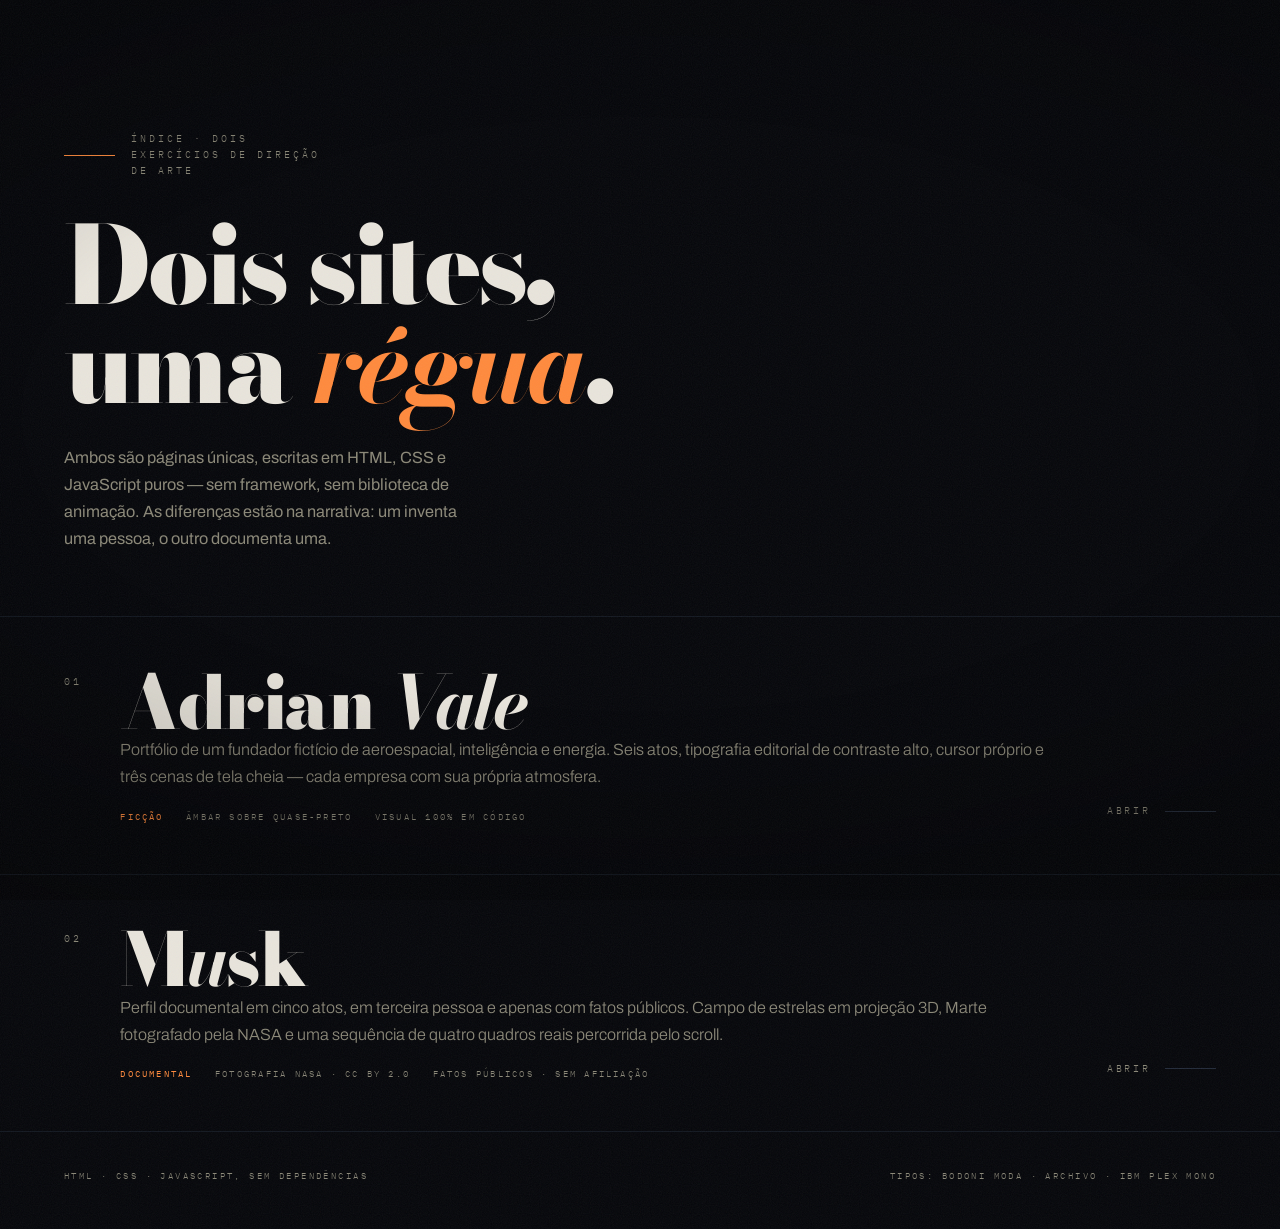
==== index.html @ 6f582eff "Dois sites one-page e índice para GitHub Pages Índice na raiz apontando para dois exercícios de dire" ====
<!DOCTYPE html>
<html lang="pt-BR">
<head>
<meta charset="UTF-8">
<meta name="viewport" content="width=device-width, initial-scale=1">
<title>Índice — Dois exercícios de direção de arte</title>
<meta name="description" content="Índice de dois sites one-page: o portfólio de Adrian Vale e o perfil documental MUSK.">
<meta name="color-scheme" content="dark">
<link rel="preconnect" href="https://fonts.googleapis.com">
<link rel="preconnect" href="https://fonts.gstatic.com" crossorigin>
<link href="https://fonts.googleapis.com/css2?family=Bodoni+Moda:ital,opsz,wght@0,6..96,700;0,6..96,900;1,6..96,700&family=Archivo:wght@300;400&family=IBM+Plex+Mono:wght@300;400&display=swap" rel="stylesheet">
<style>
/* ==============================================================
   INDICE - porta de entrada dos dois projetos
   ============================================================== */

:root{
  --void:  #06070b;
  --deep:  #0b0d14;
  --ink:   #e9e5dc;
  --dim:   #8b8878;
  --burn:  #ff8a3d;
  --line:      rgba(61,74,99,.55);
  --line-soft: rgba(61,74,99,.26);

  --display: "Bodoni Moda", "Didot", Georgia, serif;
  --body:    "Archivo", "Helvetica Neue", Arial, sans-serif;
  --tele:    "IBM Plex Mono", ui-monospace, "Courier New", monospace;

  --exp: cubic-bezier(.16,1,.3,1);
  --pad: clamp(1.25rem, 5vw, 6rem);
}

*,*::before,*::after{ box-sizing:border-box; }

html{ background:var(--void); -webkit-text-size-adjust:100%; }

body{
  margin:0;
  min-height:100svh;
  background:var(--void);
  color:var(--ink);
  font-family:var(--body);
  font-weight:300;
  font-size:clamp(1rem,.68rem + .42vw,1.075rem);
  line-height:1.66;
  overflow-x:hidden;
  display:flex; flex-direction:column;
  -webkit-font-smoothing:antialiased;
  -moz-osx-font-smoothing:grayscale;
}

::selection{ background:var(--burn); color:var(--void); }
:focus-visible{ outline:2px solid var(--burn); outline-offset:6px; }

h1,h2,h3,p{ margin:0; font-weight:400; }
img{ display:block; }
a{ color:inherit; text-decoration:none; }

/* -- textura ---------------------------------------------------- */

.grain,.vignette{ position:fixed; pointer-events:none; }

.grain{
  inset:-120%; z-index:9999;
  background-image:url("data:image/svg+xml;utf8,%3Csvg xmlns='http://www.w3.org/2000/svg' width='320' height='320'%3E%3Cfilter id='g'%3E%3CfeTurbulence type='fractalNoise' baseFrequency='0.9' numOctaves='4' stitchTiles='stitch'/%3E%3CfeComponentTransfer%3E%3CfeFuncA type='linear' slope='0.06'/%3E%3C/feComponentTransfer%3E%3C/filter%3E%3Crect width='320' height='320' filter='url(%23g)'/%3E%3C/svg%3E");
  animation:grain-shift 900ms steps(1) infinite;
  will-change:transform;
}
@keyframes grain-shift{
  0%{transform:translate3d(0,0,0)}      20%{transform:translate3d(-4%,3%,0)}
  40%{transform:translate3d(3%,-4%,0)}  60%{transform:translate3d(-3%,-2%,0)}
  80%{transform:translate3d(4%,2%,0)}   100%{transform:translate3d(0,0,0)}
}

.vignette{
  inset:0; z-index:9998;
  background:radial-gradient(120% 82% at 50% 46%, transparent 40%, rgba(0,0,0,.28) 74%, rgba(0,0,0,.55) 100%);
}

/* -- cabecalho -------------------------------------------------- */

.tele{
  font-family:var(--tele); font-weight:300;
  font-size:.62rem; letter-spacing:.3em; text-transform:uppercase;
  color:var(--dim);
}

header{
  padding:clamp(3.5rem,11vh,7rem) var(--pad) clamp(2.5rem,7vh,4.5rem);
  position:relative; z-index:5;
}

.eyebrow{ display:flex; align-items:center; gap:1rem; }
.eyebrow::before{
  content:""; width:clamp(28px,4vw,64px); height:1px;
  background:var(--burn); flex:none;
}

header h1{
  margin-top:clamp(1.6rem,4vh,2.6rem);
  font-family:var(--display); font-weight:900;
  font-size:clamp(2.6rem,8.4vw,7.5rem);
  line-height:.92; letter-spacing:-.035em;
  max-width:14ch;
}
header h1 em{ font-style:italic; color:var(--burn); font-weight:700; }

header p{
  margin-top:clamp(1.4rem,3.5vh,2.2rem);
  max-width:44ch; color:var(--dim);
}

/* -- lista de projetos ------------------------------------------ */

.index{
  position:relative; z-index:5;
  border-top:1px solid var(--line-soft);
  margin-top:auto;
}

.row{
  position:relative;
  display:block;
  border-bottom:1px solid var(--line-soft);
  overflow:hidden;
  isolation:isolate;
}

/* plano de fundo que acende no hover */
.row .bg{
  position:absolute; inset:0; z-index:0;
  opacity:0;
  transition:opacity 900ms var(--exp);
  pointer-events:none;
}
.row .bg img{
  width:100%; height:100%;
  object-fit:cover; object-position:64% 50%;
  filter:grayscale(1) contrast(1.3) brightness(.42);
  transform:scale(1.08);
  transition:transform 1600ms var(--exp);
}
.row .bg::after{
  content:""; position:absolute; inset:0;
  background:
    linear-gradient(90deg, var(--void) 6%, rgba(6,7,11,.82) 42%, rgba(6,7,11,.45) 100%),
    radial-gradient(90% 120% at 8% 50%, rgba(255,138,61,.10), transparent 60%);
}
.row:hover .bg,.row:focus-visible .bg{ opacity:1; }
.row:hover .bg img{ transform:scale(1); }

/* a variante sem foto: luz e geometria */
.row .bg--art{
  background:
    radial-gradient(70% 130% at 78% 50%, rgba(255,138,61,.16), transparent 62%),
    linear-gradient(90deg, var(--void), var(--deep));
}
.row .bg--art svg{
  position:absolute; right:clamp(1rem,7vw,9rem); top:50%;
  translate:0 -50%;
  width:clamp(180px,26vw,340px); height:auto;
  opacity:.55;
}
.row .bg--art circle,.row .bg--art ellipse{ fill:none; stroke:rgba(255,138,61,.5); }

.row-inner{
  position:relative; z-index:2;
  display:grid;
  grid-template-columns:auto 1fr auto;
  align-items:center;
  gap:clamp(1rem,3vw,3rem);
  padding:clamp(2rem,5.5vh,3.4rem) var(--pad);
  transition:transform 900ms var(--exp);
}
.row:hover .row-inner{ transform:translateX(clamp(4px,1vw,18px)); }

.row .no{
  font-family:var(--tele); font-size:.62rem; letter-spacing:.3em;
  color:var(--dim);
  transition:color 700ms var(--exp);
  align-self:start;
  padding-top:.7em;
}
.row:hover .no{ color:var(--burn); }

.row h2{
  font-family:var(--display); font-weight:900;
  font-size:clamp(2rem,6.4vw,4.6rem);
  line-height:.96; letter-spacing:-.035em;
}
.row h2 em{ font-style:italic; font-weight:700; }

.row .sub{
  margin-top:.7rem;
  color:var(--dim);
  font-size:clamp(.92rem,.85rem + .2vw,1.02rem);
  max-width:52ch;
}
.row .meta{
  margin-top:1.1rem;
  display:flex; flex-wrap:wrap; gap:.4rem 1.4rem;
  font-family:var(--tele); font-size:.58rem;
  letter-spacing:.24em; text-transform:uppercase; color:var(--dim);
}
.row .meta b{ color:var(--burn); font-weight:400; }

.row .go{
  display:flex; align-items:center; gap:.9rem;
  font-family:var(--tele); font-size:.6rem;
  letter-spacing:.28em; text-transform:uppercase;
  color:var(--dim); white-space:nowrap;
  align-self:end; padding-bottom:.5em;
  transition:color 700ms var(--exp);
}
.row:hover .go{ color:var(--ink); }
.row .go i{
  display:block; width:clamp(28px,4vw,62px); height:1px;
  background:var(--line);
  transform-origin:0 50%;
  transition:transform 900ms var(--exp), background-color 700ms var(--exp);
}
.row:hover .go i{ transform:scaleX(1.5); background:var(--burn); }

@media (max-width:760px){
  .row-inner{ grid-template-columns:auto 1fr; }
  .row .go{ grid-column:2; justify-self:start; margin-top:1.4rem; align-self:auto; padding-bottom:0; }
  .row .bg--art svg{ opacity:.28; }
}

/* -- rodape ------------------------------------------------------ */

footer{
  position:relative; z-index:5;
  padding:clamp(1.6rem,4vh,2.4rem) var(--pad) clamp(2rem,5vh,3rem);
  display:flex; flex-wrap:wrap; gap:.7rem 2.2rem; justify-content:space-between;
  font-family:var(--tele); font-size:.58rem;
  letter-spacing:.26em; text-transform:uppercase; color:var(--dim);
}

/* -- entrada ----------------------------------------------------- */

.rise{
  opacity:0; transform:translateY(26px);
  animation:rise 1000ms var(--exp) forwards;
  animation-delay:var(--delay,0ms);
}
@keyframes rise{ to{ opacity:1; transform:none } }

@media (prefers-reduced-motion:reduce){
  *,*::before,*::after{ animation:none !important; transition:none !important; }
  .rise{ opacity:1; transform:none; }
  .row .bg{ opacity:.35; }
}
</style>
</head>
<body>

<div class="vignette" aria-hidden="true"></div>
<div class="grain" aria-hidden="true"></div>

<header>
  <p class="tele eyebrow rise">Índice · dois exercícios de direção de arte</p>
  <h1 class="rise" style="--delay:120ms">Dois sites,<br>uma <em>régua</em>.</h1>
  <p class="rise" style="--delay:240ms">
    Ambos são páginas únicas, escritas em HTML, CSS e JavaScript puros —
    sem framework, sem biblioteca de animação. As diferenças estão na
    narrativa: um inventa uma pessoa, o outro documenta uma.
  </p>
</header>

<nav class="index" aria-label="Projetos">

  <a class="row rise" style="--delay:380ms" href="vale/">
    <span class="bg bg--art" aria-hidden="true">
      <svg viewBox="0 0 400 400" aria-hidden="true">
        <circle cx="200" cy="200" r="176" stroke-width="1"/>
        <circle cx="200" cy="200" r="119" stroke-width="1" transform="rotate(-24 200 200)"/>
        <ellipse cx="200" cy="200" rx="176" ry="62" stroke-width="1" transform="rotate(-24 200 200)"/>
        <ellipse cx="200" cy="200" rx="176" ry="112" stroke-width="1" transform="rotate(38 200 200)"/>
        <circle cx="200" cy="200" r="5" fill="#ff8a3d" stroke="none"/>
      </svg>
    </span>

    <span class="row-inner">
      <span class="no">01</span>
      <span>
        <h2>Adrian <em>Vale</em></h2>
        <span class="sub">
          Portfólio de um fundador fictício de aeroespacial, inteligência
          e energia. Seis atos, tipografia editorial de contraste alto,
          cursor próprio e três cenas de tela cheia — cada empresa com sua
          própria atmosfera.
        </span>
        <span class="meta">
          <span><b>Ficção</b></span>
          <span>Âmbar sobre quase-preto</span>
          <span>Visual 100% em código</span>
        </span>
      </span>
      <span class="go">Abrir <i></i></span>
    </span>
  </a>

  <a class="row rise" style="--delay:500ms" href="musk/">
    <span class="bg" aria-hidden="true">
      <img src="musk/img/launch-streak.jpg" width="1920" height="1280" alt="" loading="lazy" decoding="async">
    </span>

    <span class="row-inner">
      <span class="no">02</span>
      <span>
        <h2>M<em>u</em>sk</h2>
        <span class="sub">
          Perfil documental em cinco atos, em terceira pessoa e apenas com
          fatos públicos. Campo de estrelas em projeção 3D, Marte
          fotografado pela NASA e uma sequência de quatro quadros reais
          percorrida pelo scroll.
        </span>
        <span class="meta">
          <span><b>Documental</b></span>
          <span>Fotografia NASA · CC BY 2.0</span>
          <span>Fatos públicos · sem afiliação</span>
        </span>
      </span>
      <span class="go">Abrir <i></i></span>
    </span>
  </a>

</nav>

<footer>
  <span>HTML · CSS · JavaScript, sem dependências</span>
  <span>Tipos: Bodoni Moda · Archivo · IBM Plex Mono</span>
</footer>

</body>
</html>
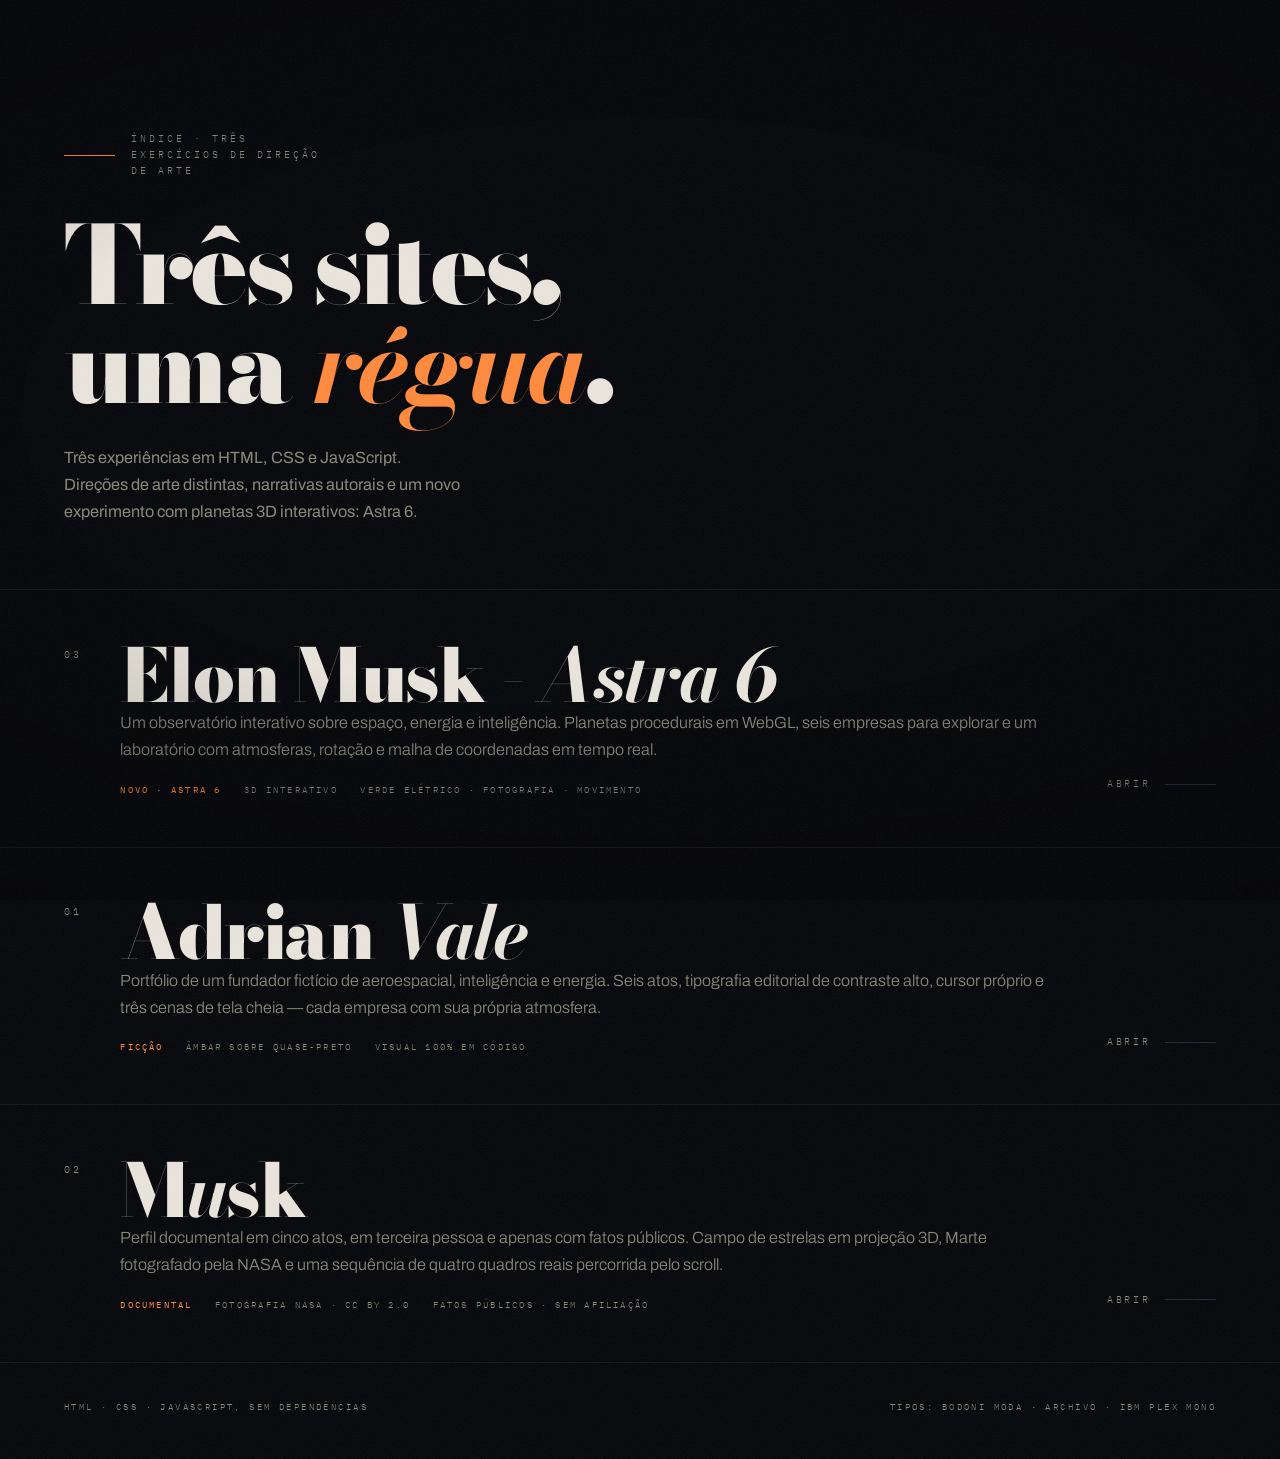
==== commit 77d81125: "Add Astra 6 experience and update project index" ====
--- a/index.html
+++ b/index.html
@@ -3,8 +3,8 @@
 <head>
 <meta charset="UTF-8">
 <meta name="viewport" content="width=device-width, initial-scale=1">
-<title>Índice — Dois exercícios de direção de arte</title>
-<meta name="description" content="Índice de dois sites one-page: o portfólio de Adrian Vale e o perfil documental MUSK.">
+<title>Índice — Experimentos de direção de arte</title>
+<meta name="description" content="Experimentos de direção de arte: Elon Musk - Astra 6, Adrian Vale e MUSK.">
 <meta name="color-scheme" content="dark">
 <link rel="preconnect" href="https://fonts.googleapis.com">
 <link rel="preconnect" href="https://fonts.gstatic.com" crossorigin>
@@ -260,16 +260,33 @@
 <div class="grain" aria-hidden="true"></div>
 
 <header>
-  <p class="tele eyebrow rise">Índice · dois exercícios de direção de arte</p>
-  <h1 class="rise" style="--delay:120ms">Dois sites,<br>uma <em>régua</em>.</h1>
+  <p class="tele eyebrow rise">Índice · três exercícios de direção de arte</p>
+  <h1 class="rise" style="--delay:120ms">Três sites,<br>uma <em>régua</em>.</h1>
   <p class="rise" style="--delay:240ms">
-    Ambos são páginas únicas, escritas em HTML, CSS e JavaScript puros —
-    sem framework, sem biblioteca de animação. As diferenças estão na
-    narrativa: um inventa uma pessoa, o outro documenta uma.
+    Três experiências em HTML, CSS e JavaScript. Direções de arte distintas,
+    narrativas autorais e um novo experimento com planetas 3D interativos: Astra 6.
   </p>
 </header>
 
 <nav class="index" aria-label="Projetos">
+
+  <a class="row rise" style="--delay:300ms" href="astra-6/">
+    <span class="bg" aria-hidden="true">
+      <img src="musk/img/earth-limb.jpg" width="1920" height="1280" alt="" loading="lazy" decoding="async">
+    </span>
+    <span class="row-inner">
+      <span class="no">03</span>
+      <span>
+        <h2>Elon Musk - <em>Astra 6</em></h2>
+        <span class="sub">Um observatório interativo sobre espaço, energia e inteligência.
+          Planetas procedurais em WebGL, seis empresas para explorar e um laboratório
+          com atmosferas, rotação e malha de coordenadas em tempo real.</span>
+        <span class="meta"><span><b>Novo · Astra 6</b></span><span>3D interativo</span><span>Verde elétrico · fotografia · movimento</span></span>
+      </span>
+      <span class="go">Abrir <i></i></span>
+    </span>
+  </a>
+
 
   <a class="row rise" style="--delay:380ms" href="vale/">
     <span class="bg bg--art" aria-hidden="true">
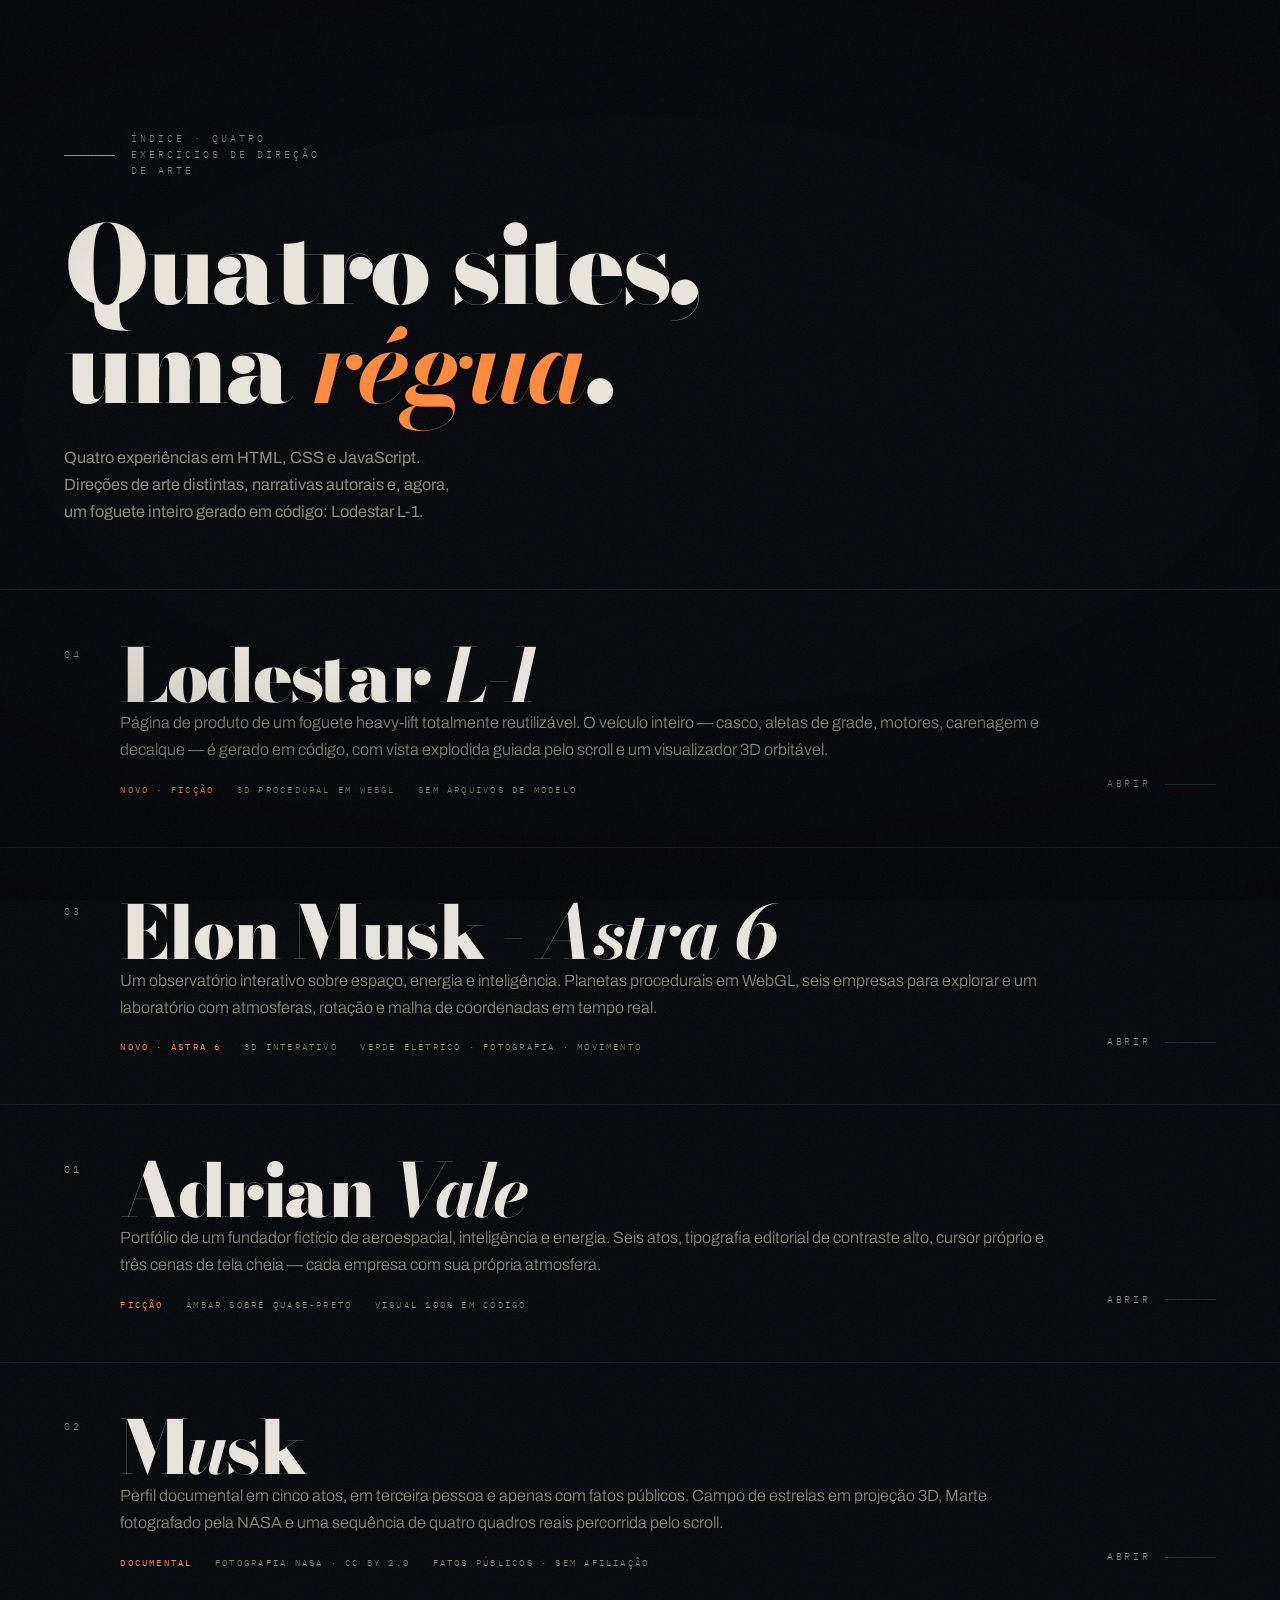
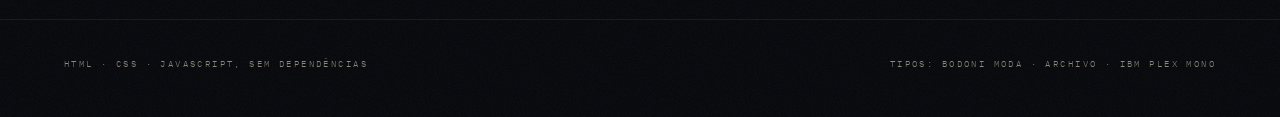
==== commit 7fadd8d5: "Experimento 04: Lodestar L-1, foguete procedural em WebGL Página de produto de um veículo de lançame" ====
--- a/index.html
+++ b/index.html
@@ -4,7 +4,7 @@
 <meta charset="UTF-8">
 <meta name="viewport" content="width=device-width, initial-scale=1">
 <title>Índice — Experimentos de direção de arte</title>
-<meta name="description" content="Experimentos de direção de arte: Elon Musk - Astra 6, Adrian Vale e MUSK.">
+<meta name="description" content="Experimentos de direção de arte: Lodestar L-1, Elon Musk - Astra 6, Adrian Vale e MUSK.">
 <meta name="color-scheme" content="dark">
 <link rel="preconnect" href="https://fonts.googleapis.com">
 <link rel="preconnect" href="https://fonts.gstatic.com" crossorigin>
@@ -260,17 +260,51 @@
 <div class="grain" aria-hidden="true"></div>
 
 <header>
-  <p class="tele eyebrow rise">Índice · três exercícios de direção de arte</p>
-  <h1 class="rise" style="--delay:120ms">Três sites,<br>uma <em>régua</em>.</h1>
+  <p class="tele eyebrow rise">Índice · quatro exercícios de direção de arte</p>
+  <h1 class="rise" style="--delay:120ms">Quatro sites,<br>uma <em>régua</em>.</h1>
   <p class="rise" style="--delay:240ms">
-    Três experiências em HTML, CSS e JavaScript. Direções de arte distintas,
-    narrativas autorais e um novo experimento com planetas 3D interativos: Astra 6.
+    Quatro experiências em HTML, CSS e JavaScript. Direções de arte distintas,
+    narrativas autorais e, agora, um foguete inteiro gerado em código: Lodestar L-1.
   </p>
 </header>
 
 <nav class="index" aria-label="Projetos">
 
-  <a class="row rise" style="--delay:300ms" href="astra-6/">
+  <a class="row rise" style="--delay:300ms" href="lodestar/">
+    <span class="bg bg--art" aria-hidden="true">
+      <svg viewBox="0 0 400 400" aria-hidden="true">
+        <circle cx="200" cy="200" r="176" stroke-width="1"/>
+        <ellipse cx="200" cy="200" rx="176" ry="54" stroke-width="1" transform="rotate(-18 200 200)"/>
+        <path d="M200 44 L226 118 L226 284 L174 284 L174 118 Z" fill="none"
+              stroke="rgba(255,138,61,.5)" stroke-width="1"/>
+        <path d="M174 152 H226 M174 212 H226" fill="none" stroke="rgba(255,138,61,.3)" stroke-width="1"/>
+        <path d="M174 284 L156 308 M226 284 L244 308" fill="none" stroke="rgba(255,138,61,.5)" stroke-width="1"/>
+        <path d="M150 332 H250" fill="none" stroke="rgba(236,232,225,.2)" stroke-width="1" stroke-dasharray="3 7"/>
+        <circle cx="200" cy="200" r="5" fill="#ff8a3d" stroke="none"/>
+      </svg>
+    </span>
+
+    <span class="row-inner">
+      <span class="no">04</span>
+      <span>
+        <h2>Lodestar <em>L-1</em></h2>
+        <span class="sub">
+          Página de produto de um foguete heavy-lift totalmente
+          reutilizável. O veículo inteiro — casco, aletas de grade,
+          motores, carenagem e decalque — é gerado em código, com vista
+          explodida guiada pelo scroll e um visualizador 3D orbitável.
+        </span>
+        <span class="meta">
+          <span><b>Novo · Ficção</b></span>
+          <span>3D procedural em WebGL</span>
+          <span>Sem arquivos de modelo</span>
+        </span>
+      </span>
+      <span class="go">Abrir <i></i></span>
+    </span>
+  </a>
+
+  <a class="row rise" style="--delay:380ms" href="astra-6/">
     <span class="bg" aria-hidden="true">
       <img src="musk/img/earth-limb.jpg" width="1920" height="1280" alt="" loading="lazy" decoding="async">
     </span>
@@ -288,7 +322,7 @@
   </a>
 
 
-  <a class="row rise" style="--delay:380ms" href="vale/">
+  <a class="row rise" style="--delay:460ms" href="vale/">
     <span class="bg bg--art" aria-hidden="true">
       <svg viewBox="0 0 400 400" aria-hidden="true">
         <circle cx="200" cy="200" r="176" stroke-width="1"/>
@@ -319,7 +353,7 @@
     </span>
   </a>
 
-  <a class="row rise" style="--delay:500ms" href="musk/">
+  <a class="row rise" style="--delay:540ms" href="musk/">
     <span class="bg" aria-hidden="true">
       <img src="musk/img/launch-streak.jpg" width="1920" height="1280" alt="" loading="lazy" decoding="async">
     </span>
